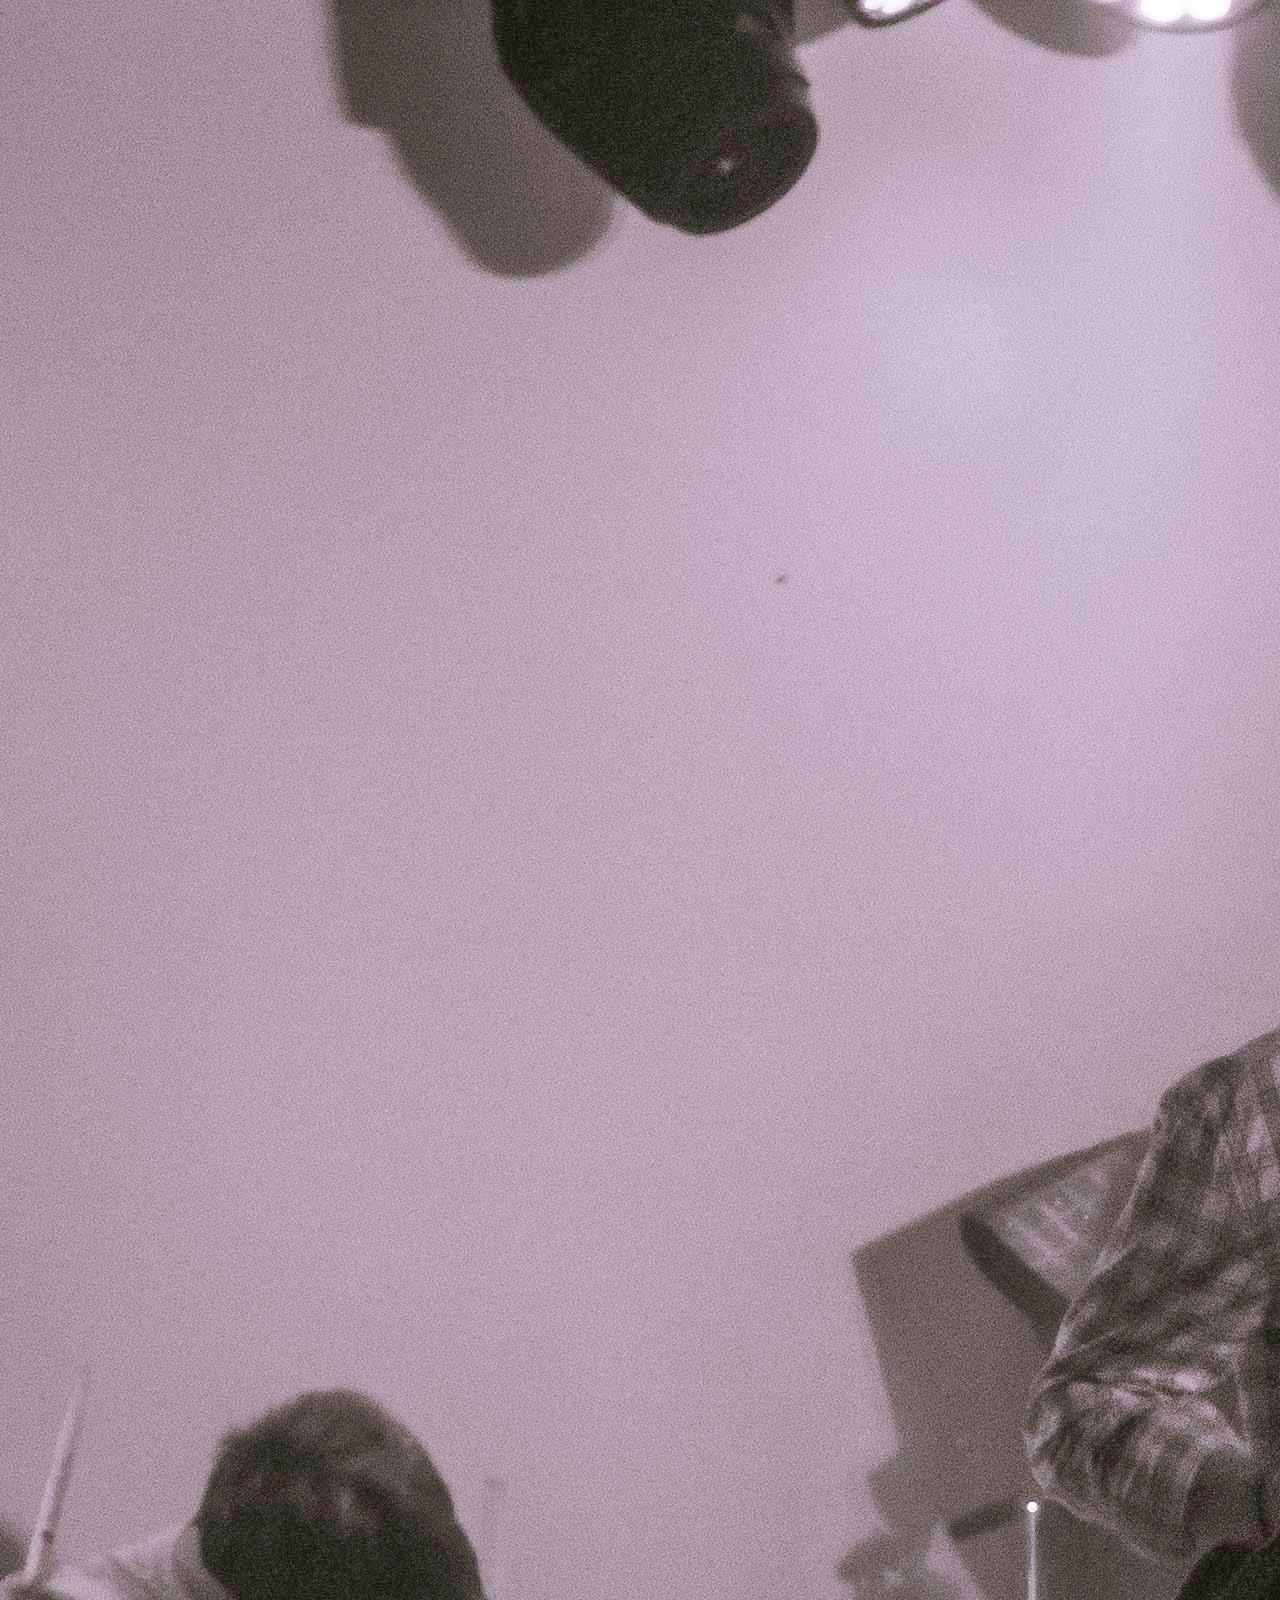
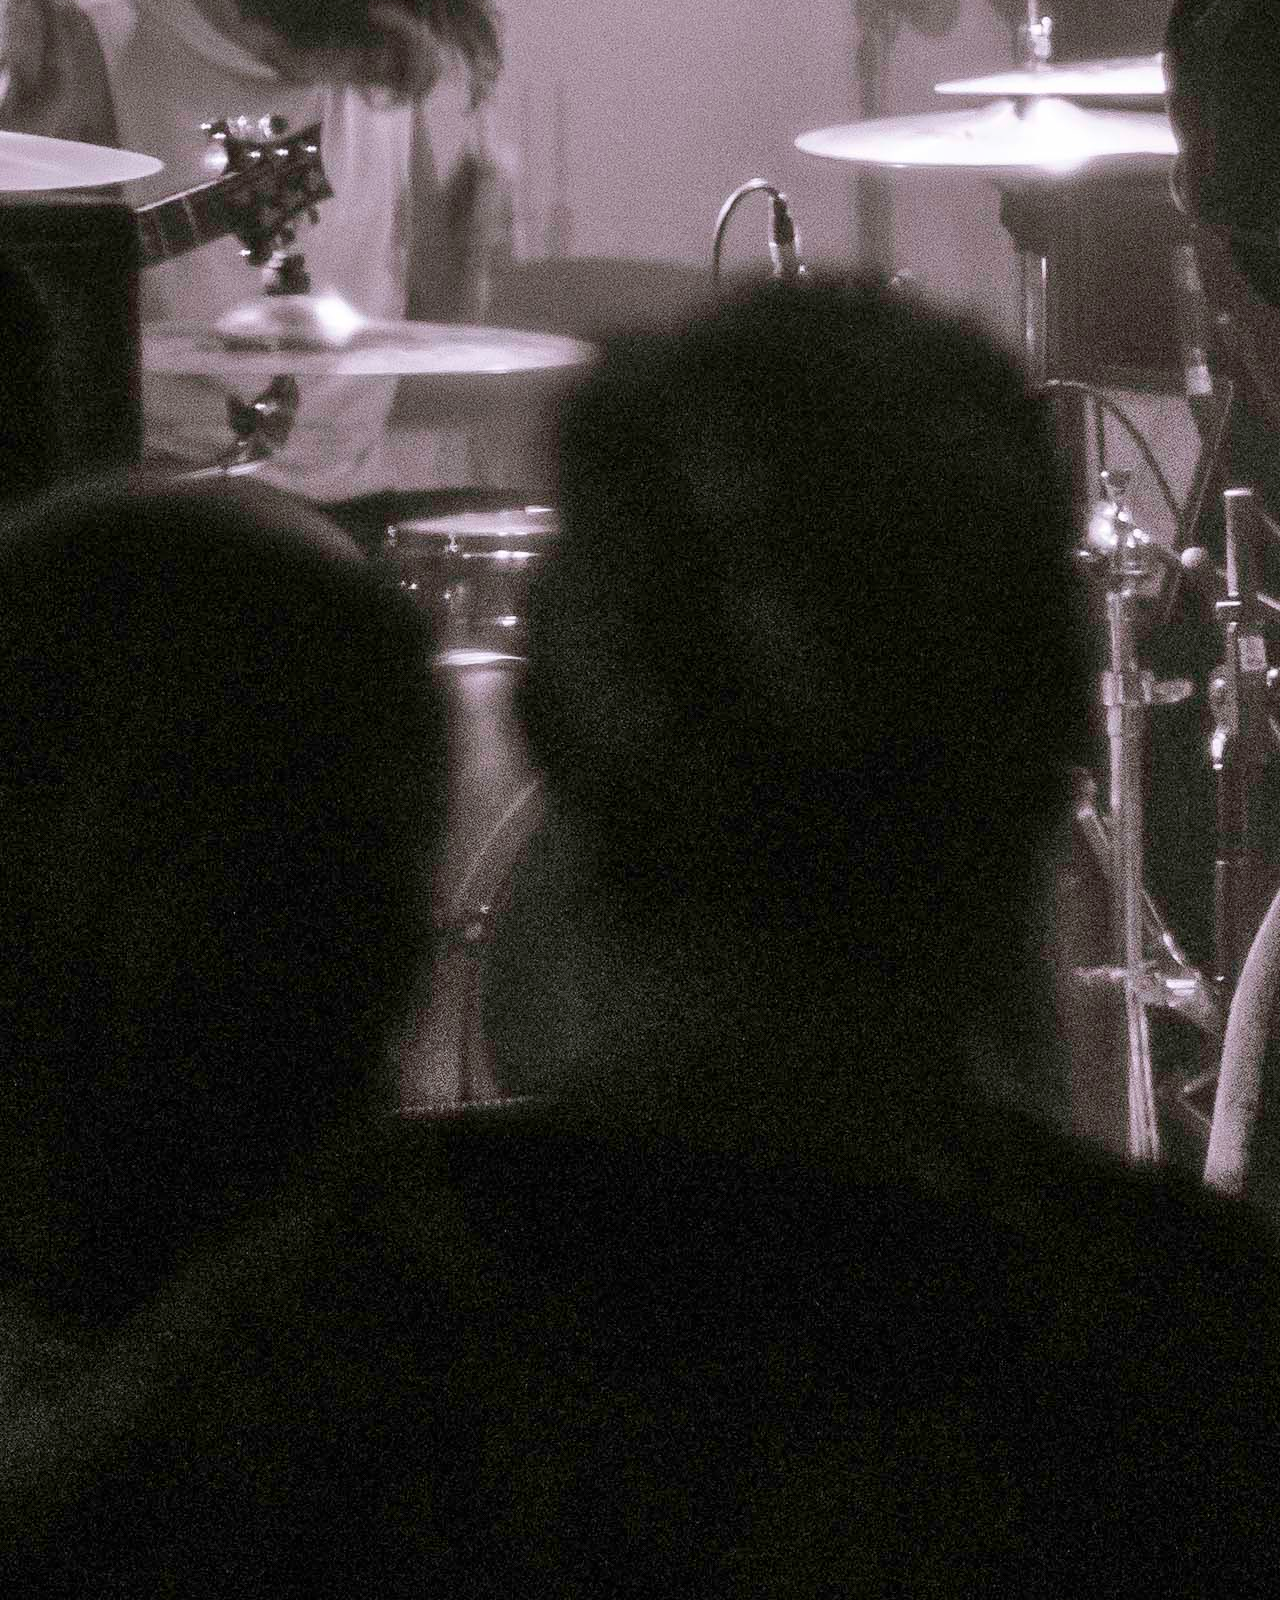
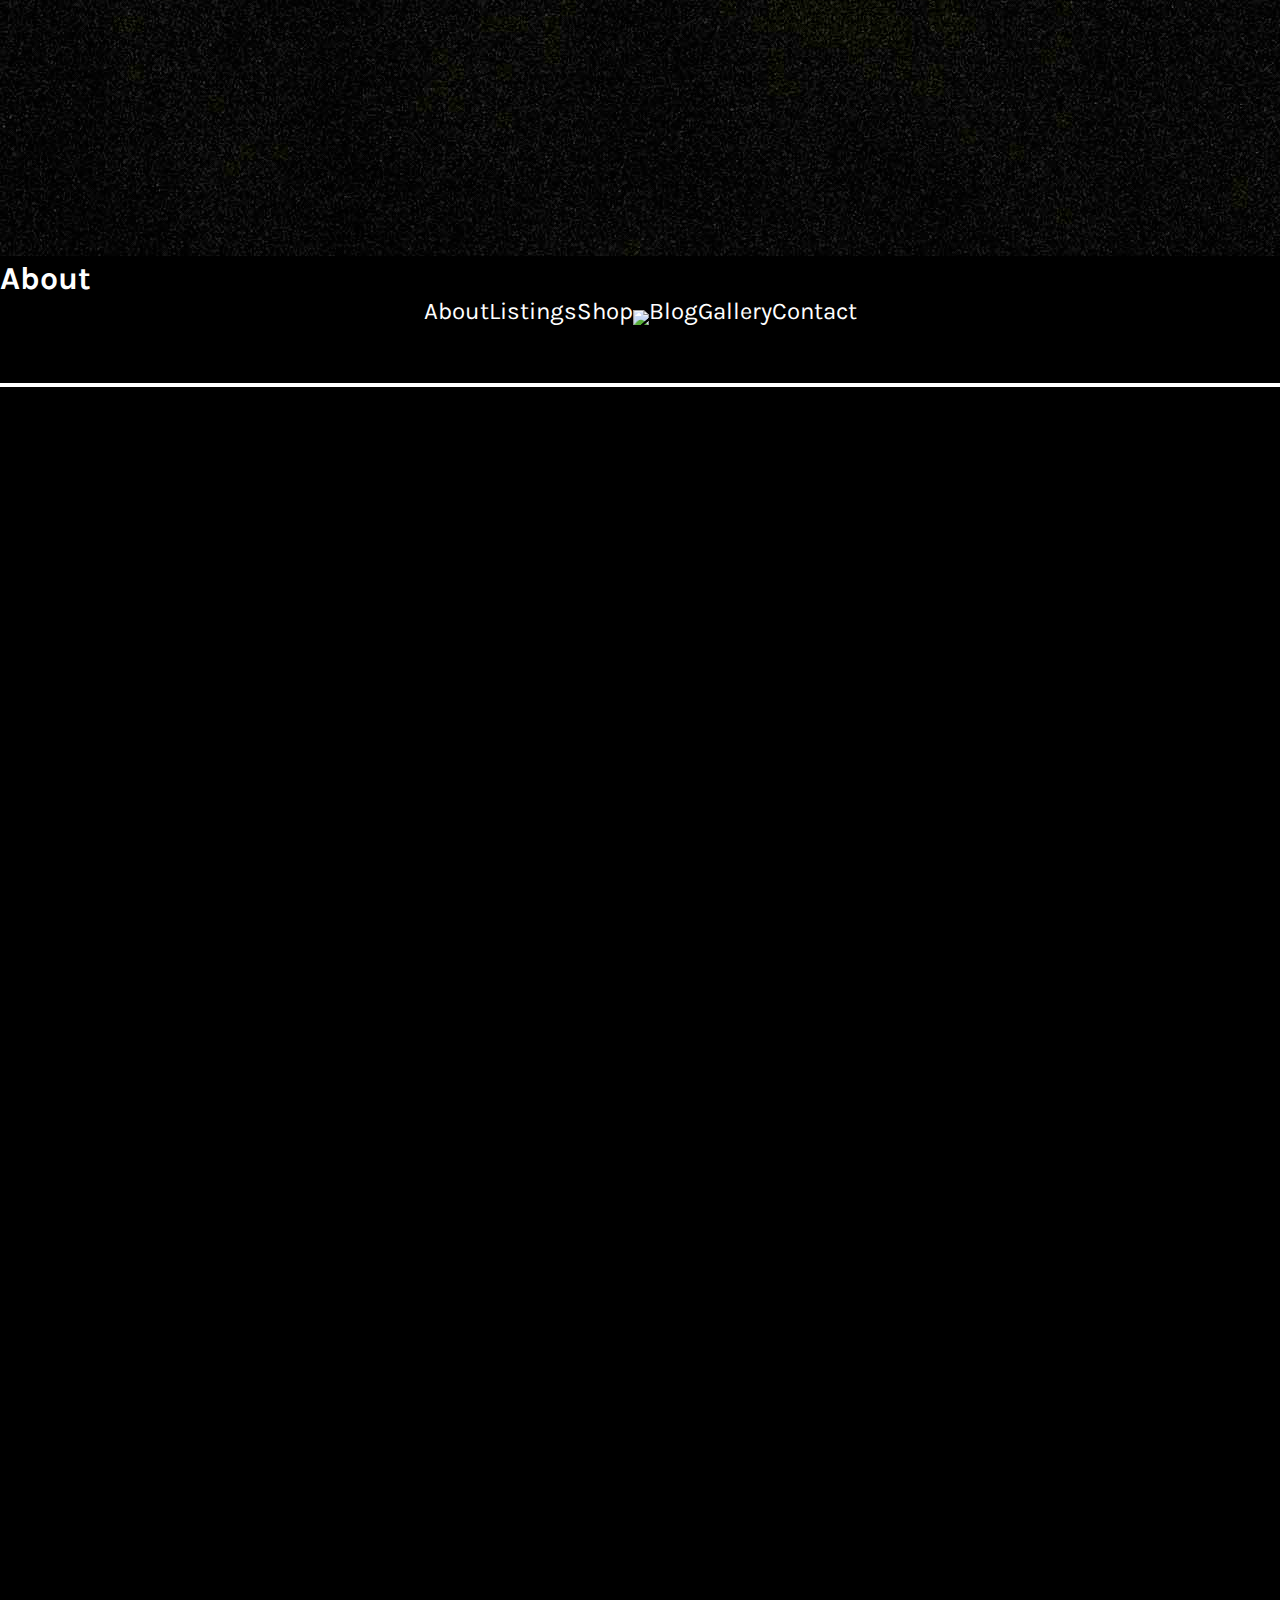
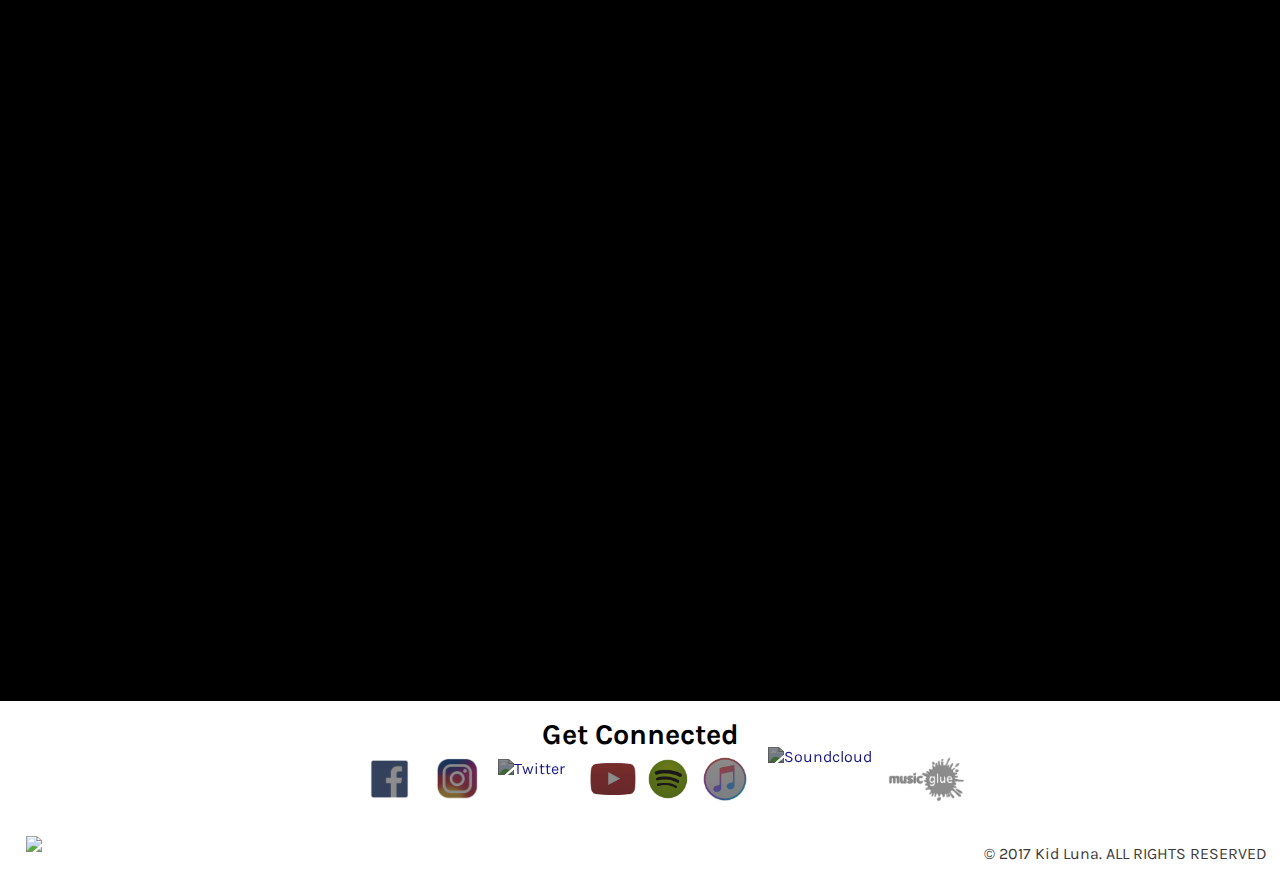
==== library/about.html @ 06ce0ea2 "Updated content and fixed footer" ====
<!--- KidLuna.co.uk --->
<!DOCTYPE html>
<html lang="en">
<!--- Head Metadata/ Links --->
<head>
  <title>Kid Luna - About</title>
  <meta charset="utf-8" http-equiv="content-type" content="text/html" />
  <meta name="viewport" content="width=device-width; initial-scale=1.0" />
  <link href="../images/favicon.ico" rel="icon" type="image/x-icon" />
  <link href="../style.css" rel="stylesheet" type="text/css" />
  <script src="https://ajax.googleapis.com/ajax/libs/jquery/2.1.4/jquery.min.js"></script>
  <script src="../main.js" type="text/javascript"></script>
</head>
<body>
  <!--- About Page Background --->
  <div id="about">
    <img src="../images/pics/1080158.jpg" alt="Background" />
  </div>
  <!--- About Page Header --->
  <div class="header">
    <h1>About</h1>
  </div>
  <!--- Navigation Bar --->
  <div class="clear">
    <div class="navbar">
      <ul>
        <a href="about.html"><li>About</li></a>
        <a href="listings.html"><li>Listings</li></a>
        <a href="shop.html"><li>Shop</li></a>
        <a href="../"><li><img src="../images/kidluna.jpg" /></li></a>
        <a href="blog.html"><li>Blog</li></a>
        <a href="gallery.html"><li>Gallery</li></a>
        <a href="contact.html"><li>Contact</li></a>
      </ul>
    </div>
  </div>
  <!--- ABout Page Content --->
  <div class="content">





  </div>
  <!--- Page Footer/ Links --->
  <div class="footer">
    <p>Get Connected</p>
    <div class="social">
      <a href="https://www.facebook.com/kidluna" target="_blank"><img id="facebook" alt="Facebook" src="../images/logos/facebook.png" /></a>
      <a href="https://www.instagram.com/kidlunauk" target="_blank"><img id="instagram" alt="Instagram" src="../images/logos/instagram.png" /></a>
      <a href="https://twitter.com/kidlunauk" target="_blank"><img id="twitter" alt="Twitter" src="../images/logos/twitter.png" /></a>
      <a href="https://www.youtube.com/channel/UChAxCK64Sa6JTyTz7upKN-w" target="_blank"><img id="youtube" alt="YouTube" src="../images/logos/youtube.png" /></a>
      <a href="https://open.spotify.com/artist/1AgLjb0BJf4YpuxrtY7rSk" target="_blank"><img id="spotify" alt="Spotify" src="../images/logos/spotify.png" /></a>
      <a href="https://itunes.apple.com/gb/artist/kid-luna/id1265847874" target="_blank"><img id="itunes" alt="iTunes" src="../images/logos/itunes.png" /></a>
      <a href="https://soundcloud.com/kid-luna" target="_blank"><img id="soundcloud" alt="Soundcloud" src="../images/logos/soundcloud.png" /></a>
      <a href="https://www.musicglue.com/kid-luna" target="_blank"><img id="musicglue" alt="Music Glue" src="../images/logos/musicglue.png" /></a>
    </div>
    <span>&copy 2017 Kid Luna. ALL RIGHTS RESERVED</span>
    <a href="../"><img src="../images/kidluna.jpg" /></a>
</body>

</html>
<!--- End HTML --->
---- style.css ----
/*** Imported Google Fonts ***/
@import url('https://fonts.googleapis.com/css?family=Karla:400,700|Roboto:400,700');

/***
Color Palette - Lunar Eclipse & Astronomy 101
#3e3a3a
#b9adad
#ded4d4
#731c1c
#000000
#154f90
#bbd7f6
#ffffff
#d0d0d0
#fff2b9
***/

/*** Media Queries ***/

/*** Universal Selector ***/
* {
  box-sizing: border-box;
  margin: 0;
  padding: 0;
}

/*** Global Styling ***/
html,
body {
  width: 100%;
  height: 100%;
  font-family: 'Karla', sans-serif;
  background-color: #000;
  color: #fff;
}

/*** Home Page Styling ***/
#home {
  height: 100%;
  width: 100%;
  position: fixed;
  top: 0;
  left: 0;
}

#home img {
  position: absolute;
  width: 100%;
  height: auto;
  margin: auto;
  top: 0;
  left: 0;
  right: 0;
  bottom: 0;
  filter: brightness(80%);
}

.main {
  width: 100%;
  height: 100%;
}

.main img {
  position: absolute;
  width: 70%;
  height: auto;
  top: 0;
  left: 0;
  bottom: 0;
  right: 0;
  margin: auto;
}

/*** Navigation Styling across Site ***/
.clear {
  width: 100%;
  height: auto;
}

.navbar {
  width: 100%;
  height: 10%;
  position: absolute;
  background-color: #000;
  border-bottom: 0.3rem solid #fff;
  overflow: hidden;
  text-align: center;
}

.navbar ul {
  display: table;
  table-layout: fixed;
  width: 100%;
  height: 100%;
}

.navbar li {
  display: table-cell;
  position: relative;
  vertical-align: middle;
  font-size: 150%;
  color: #fff;
  overflow: hidden;
}

.navbar img {
  display: table-cell;
  position: relative;
  vertical-align: middle;
  height: 7%;
  margin: 0 auto -5%;
}

.navbar a {
  color: #fff;
  text-decoration: none;
}

.navbar a:hover {
  filter: brightness(30%);
}

/*** .stick class added to navbar by JQuery ***/
.stick {
  position: fixed;
  top: 0;
  left: 0;
  z-index: 999;
}

/*** Content Styling across Site ***/
.content {
  width: auto;
  height: 200%;
  background-color: rgba(62, 58, 58, 0.9);
  position: relative;
  display: inline-block;
  margin: 10% 3% 5%;
  text-align: center;
  box-shadow: -5px -5px 5px #000;
}

.content img {
  position: absolute;
  top: 0;
  left: 0;
  right: 0;
  bottom: 0;
  margin: auto;
  opacity: 0.2;
}

#youtube-player {
  width: 65%;
  height: 30%;
  position: relative;
  display: inline-block;
  border: 0.5rem solid #000;
  margin-top: 13%;
  font-size: 0;
}

#promo-video {
  width: 50%;
  height: auto;
  border: 0.5rem solid #000;
  position: relative;
  margin-left: 4%;
  margin-top: 32%;
  font-size: 0;
}

#spotify-player {
  height: 22%;
  width: 20%;
  position: absolute;
  top: 3%;
  right: 4%;
  border: 0.5rem solid #000;
  font-size: 0;
}

/*** Footer Styling across Site ***/
.footer {
  width: 100%;
  height: 20%;
  background-color: #fff;
  text-align: center;
  position: relative;
  border-top: 0.5rem solid #000;
}

.footer p {
  font-size: 180%;
  font-weight: 700;
  position: relative;
  color: #000;
  top: 10%;
  margin-bottom: 1%;
}

.footer span {
  position: absolute;
  bottom: 1%;
  right: 1%;
  color: #3e3a3a;
  margin-left: 1rem;
  margin-bottom: 0.5rem;
}

.footer img {
  width: 22%;
  height: auto;
  position: absolute;
  left: 2%;
  bottom: 12%;
}

.footer img:hover {
  filter: contrast(40%);
}

/*** Social Media Styling across Site ***/
.social {
  text-align: center;
  display: table;
  position: relative;
  width: 100%;
  height: auto;
}

.social img {
  position: relative;
  display: inline-block;
  filter: brightness(50%);
  opacity: 0.9;
  vertical-align: middle;
  margin: 0;
}

.social img:hover {
  filter: brightness(100%);
}

/*** Icon Styling across Site ***/

#facebook {
  width: auto;
  height: 2.5rem;
  margin-right: 1%;
}

#instagram {
  width: auto;
  height: 3.5rem;
  margin-right: 1%;
}

#twitter {
  width: auto;
  height: 2.5rem;
  margin-right: 1%;
}

#youtube {
  width: auto;
  height: 4.5rem;
  margin: -1% -1%;
}

#spotify {
  width: auto;
  height: 2.5rem;
  margin-right: 1%;
}

#itunes {
  width: auto;
  height: 3rem;
  margin-right: 1.5%;
}

#soundcloud {
  width: auto;
  height: 4rem;
  margin-right: 1%;
}

#musicglue {
  width: auto;
  height: 3rem;
}
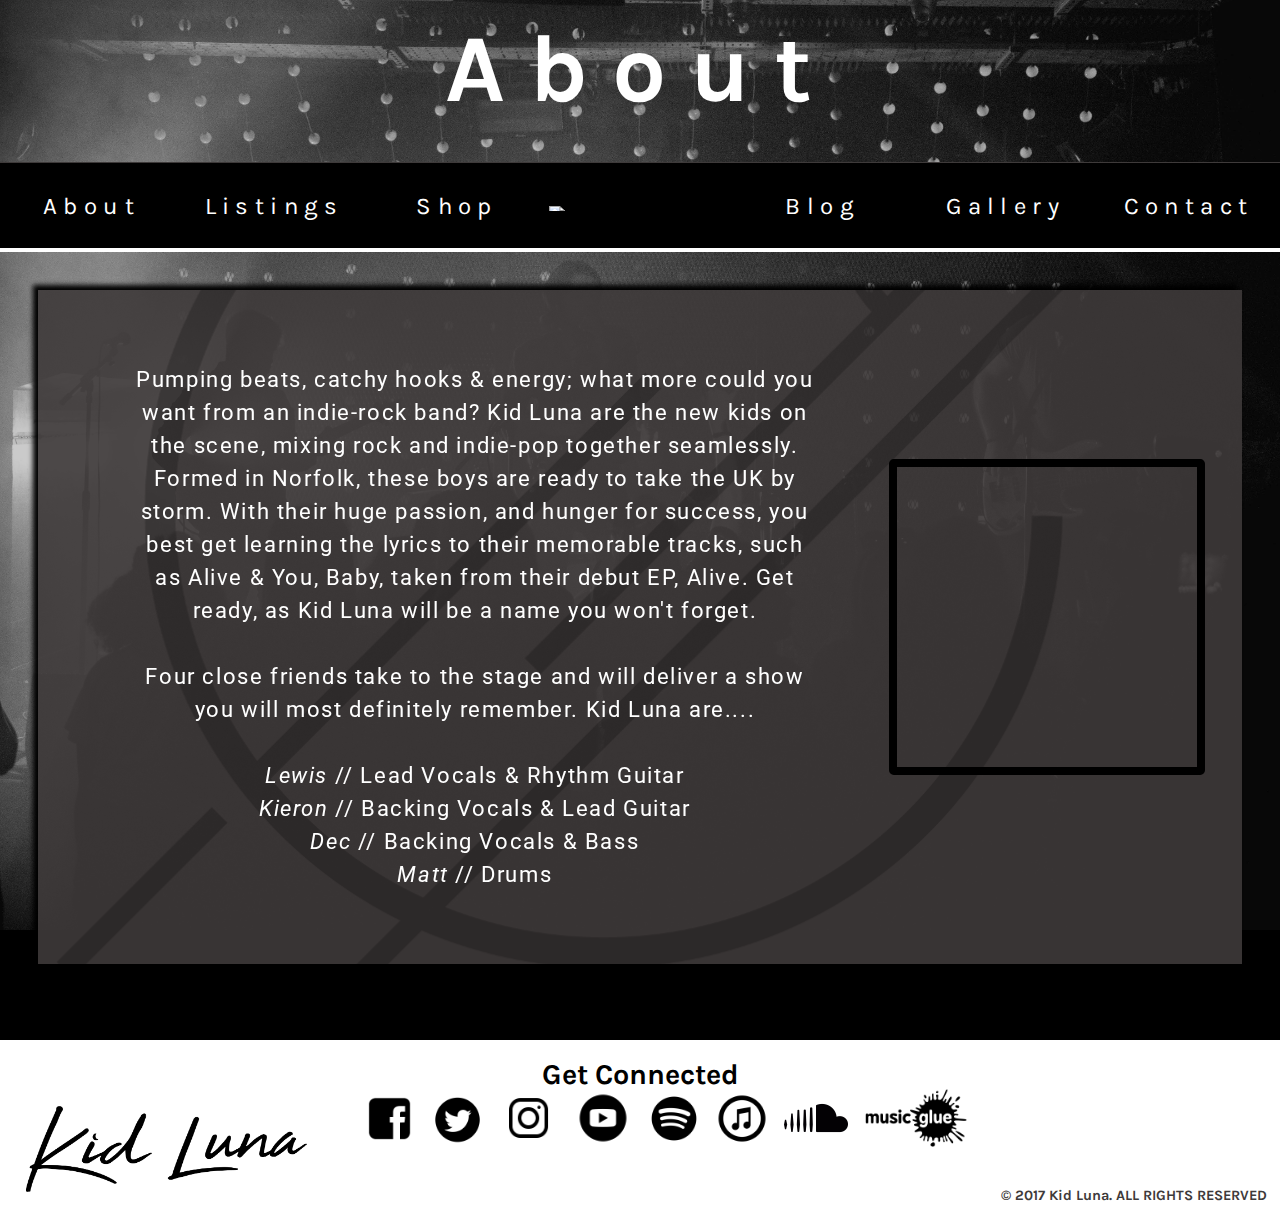
==== commit 494166cb: "Modified Social Media logos" ====
--- a/library/about.html
+++ b/library/about.html
@@ -1,6 +1,7 @@
-<!--- KidLuna.co.uk --->
+<!--- KidLuna.co.uk/About --->
 <!DOCTYPE html>
 <html lang="en">
+
 <!--- Head Metadata/ Links --->
 <head>
   <title>Kid Luna - About</title>
@@ -11,10 +12,11 @@
   <script src="https://ajax.googleapis.com/ajax/libs/jquery/2.1.4/jquery.min.js"></script>
   <script src="../main.js" type="text/javascript"></script>
 </head>
+
 <body>
   <!--- About Page Background --->
   <div id="about">
-    <img src="../images/pics/1080158.jpg" alt="Background" />
+    <img src="../images/pics/1070645.jpg" alt="Background" />
   </div>
   <!--- About Page Header --->
   <div class="header">
@@ -24,39 +26,58 @@
   <div class="clear">
     <div class="navbar">
       <ul>
-        <a href="about.html"><li>About</li></a>
-        <a href="listings.html"><li>Listings</li></a>
-        <a href="shop.html"><li>Shop</li></a>
-        <a href="../"><li><img src="../images/kidluna.jpg" /></li></a>
-        <a href="blog.html"><li>Blog</li></a>
-        <a href="gallery.html"><li>Gallery</li></a>
-        <a href="contact.html"><li>Contact</li></a>
+        <li><a href="about.html">About</a></li>
+        <li><a href="listings.html">Listings</a></li>
+        <li><a href="shop.html">Shop</a></li>
+        <li><a href="../index.html"><img src="../images/logo.jpg" /></a></li>
+        <li><a href="blog.html">Blog</a></li>
+        <li><a href="gallery.html">Gallery</a></li>
+        <li><a href="contact.html">Contact</a></li>
       </ul>
     </div>
   </div>
-  <!--- ABout Page Content --->
-  <div class="content">
-
-
-
-
-
+  <!--- About Page Content --->
+  <div class="about-content">
+    <img src="../images/logo-black.png" alt="Logo" />
+    <p>
+      Pumping beats, catchy hooks & energy; what more could you want from an indie-rock band? Kid Luna are the new kids on the scene, mixing rock and indie-pop together seamlessly. Formed in Norfolk, these boys are ready to take the UK by storm. With their huge passion, and hunger for success, you best get learning the lyrics to their memorable tracks, such as Alive & You, Baby, taken from their debut EP, Alive. Get ready, as Kid Luna will be a name you won't forget.
+      <br />
+      <br />
+      Four close friends take to the stage and will deliver a show you will most definitely remember.
+      Kid Luna are....
+      <br />
+      <br />
+      <em>Lewis</em> // Lead Vocals & Rhythm Guitar
+      <br />
+      <em>Kieron</em> // Backing Vocals & Lead Guitar
+      <br />
+      <em>Dec</em> // Backing Vocals & Bass
+      <br />
+      <em>Matt</em> // Drums
+    </p>
+    <div id="spotify-player">
+      <iframe width="300" height="300" src="https://open.spotify.com/embed/artist/1AgLjb0BJf4YpuxrtY7rSk" frameborder="0" allowtransparency="true">
+    </iframe>
+    </div>
   </div>
   <!--- Page Footer/ Links --->
   <div class="footer">
     <p>Get Connected</p>
-    <div class="social">
-      <a href="https://www.facebook.com/kidluna" target="_blank"><img id="facebook" alt="Facebook" src="../images/logos/facebook.png" /></a>
-      <a href="https://www.instagram.com/kidlunauk" target="_blank"><img id="instagram" alt="Instagram" src="../images/logos/instagram.png" /></a>
-      <a href="https://twitter.com/kidlunauk" target="_blank"><img id="twitter" alt="Twitter" src="../images/logos/twitter.png" /></a>
-      <a href="https://www.youtube.com/channel/UChAxCK64Sa6JTyTz7upKN-w" target="_blank"><img id="youtube" alt="YouTube" src="../images/logos/youtube.png" /></a>
-      <a href="https://open.spotify.com/artist/1AgLjb0BJf4YpuxrtY7rSk" target="_blank"><img id="spotify" alt="Spotify" src="../images/logos/spotify.png" /></a>
-      <a href="https://itunes.apple.com/gb/artist/kid-luna/id1265847874" target="_blank"><img id="itunes" alt="iTunes" src="../images/logos/itunes.png" /></a>
-      <a href="https://soundcloud.com/kid-luna" target="_blank"><img id="soundcloud" alt="Soundcloud" src="../images/logos/soundcloud.png" /></a>
-      <a href="https://www.musicglue.com/kid-luna" target="_blank"><img id="musicglue" alt="Music Glue" src="../images/logos/musicglue.png" /></a>
+    <div id="social">
+      <ul>
+        <li><a href="https://www.facebook.com/kidluna" target="_blank"><img id="facebook" alt="Facebook" src="../images/logos/facebook.png" /></a></li>
+        <li><a href="https://twitter.com/kidlunauk" target="_blank"><img id="twitter" alt="Twitter" src="../images/logos/twitter.png" /></a></li>
+        <li><a href="https://www.instagram.com/kidlunauk" target="_blank"><img id="instagram" alt="Instagram" src="../images/logos/instagram.png" /></a></li>
+        <li><a href="https://www.youtube.com/channel/UChAxCK64Sa6JTyTz7upKN-w" target="_blank"><img id="youtube" alt="YouTube" src="../images/logos/youtube.png" /></a></li>
+        <li><a href="https://open.spotify.com/artist/1AgLjb0BJf4YpuxrtY7rSk" target="_blank"><img id="spotify" alt="Spotify" src="../images/logos/spotify.png" /></a></li>
+        <li><a href="https://itunes.apple.com/gb/artist/kid-luna/id1265847874" target="_blank"><img id="itunes" alt="iTunes" src="../images/logos/itunes.png" /></a></li>
+        <li><a href="https://soundcloud.com/kid-luna" target="_blank"><img id="soundcloud" alt="Soundcloud" src="../images/logos/soundcloud.png" /></a></li>
+        <li><a href="https://www.musicglue.com/kid-luna" target="_blank"><img id="musicglue" alt="Music Glue" src="../images/logos/musicglue.png" /></a></li>
+      </ul>
     </div>
     <span>&copy 2017 Kid Luna. ALL RIGHTS RESERVED</span>
-    <a href="../"><img src="../images/kidluna.jpg" /></a>
+    <a href="../"><img src="../images/kidluna-black.png" /></a>
+  </div>
 </body>
 
 </html>
--- a/style.css
+++ b/style.css
@@ -71,6 +71,147 @@
   margin: auto;
 }
 
+/*** About Page Styling ***/
+#about {
+  height: 100%;
+  width: 100%;
+  position: fixed;
+  top: 0;
+  left: 0;
+}
+
+#about img {
+  position: absolute;
+  width: 100%;
+  height: auto;
+  margin: auto;
+  top: 0;
+  left: 0;
+  right: 0;
+  bottom: 0;
+  filter: brightness(80%);
+}
+
+/*** Blog Page Styling ***/
+#blog {
+  height: 100%;
+  width: 100%;
+  position: fixed;
+  top: 0;
+  left: 0;
+}
+
+#blog img {
+  position: absolute;
+  width: 100%;
+  height: auto;
+  margin: auto;
+  top: 0;
+  left: 0;
+  right: 0;
+  bottom: 0;
+  filter: brightness(80%);
+}
+
+/*** Contact Page Styling ***/
+#contact {
+  height: 100%;
+  width: 100%;
+  position: fixed;
+  top: 0;
+  left: 0;
+}
+
+#contact img {
+  position: absolute;
+  width: 100%;
+  height: auto;
+  margin: auto;
+  top: 0;
+  left: 0;
+  right: 0;
+  bottom: 0;
+  filter: brightness(80%);
+}
+
+/*** Gallery Page Styling ***/
+#gallery {
+  height: 100%;
+  width: 100%;
+  position: fixed;
+  top: 0;
+  left: 0;
+}
+
+#gallery img {
+  position: absolute;
+  width: 100%;
+  height: auto;
+  margin: auto;
+  top: 0;
+  left: 0;
+  right: 0;
+  bottom: 0;
+  filter: brightness(80%);
+}
+
+/*** Listings Page Styling ***/
+#listings {
+  height: 100%;
+  width: 100%;
+  position: fixed;
+  top: 0;
+  left: 0;
+}
+
+#listings img {
+  position: absolute;
+  width: 100%;
+  height: auto;
+  margin: auto;
+  top: 0;
+  left: 0;
+  right: 0;
+  bottom: 0;
+  filter: brightness(80%);
+}
+
+/*** Shop Page Styling ***/
+#shop {
+  height: 100%;
+  width: 100%;
+  position: fixed;
+  top: 0;
+  left: 0;
+}
+
+#shop img {
+  position: absolute;
+  width: 100%;
+  height: auto;
+  margin: auto;
+  top: 0;
+  left: 0;
+  right: 0;
+  bottom: 0;
+  filter: brightness(80%);
+}
+
+/*** Header styling across site ***/
+.header {
+  width: 100%;
+  height: 18%;
+  text-align: center;
+}
+
+.header h1 {
+  position: relative;
+  font-size: 600%;
+  top: 8%;
+  margin: auto;
+  letter-spacing: 1.5rem;
+}
+
 /*** Navigation Styling across Site ***/
 .clear {
   width: 100%;
@@ -83,6 +224,7 @@
   position: absolute;
   background-color: #000;
   border-bottom: 0.3rem solid #fff;
+  border-top: 0.1rem solid #3e3a3a;
   overflow: hidden;
   text-align: center;
 }
@@ -92,6 +234,7 @@
   table-layout: fixed;
   width: 100%;
   height: 100%;
+  overflow: hidden;
 }
 
 .navbar li {
@@ -101,6 +244,7 @@
   font-size: 150%;
   color: #fff;
   overflow: hidden;
+  letter-spacing: 0.4rem;
 }
 
 .navbar img {
@@ -111,6 +255,14 @@
   margin: 0 auto -5%;
 }
 
+.navbar img:hover {
+  filter: brightness(30%);
+}
+
+.navbar img:active {
+  filter: brightness(80%);
+}
+
 .navbar a {
   color: #fff;
   text-decoration: none;
@@ -120,6 +272,10 @@
   filter: brightness(30%);
 }
 
+.navbar a:active {
+  filter: brightness(80%);
+}
+
 /*** .stick class added to navbar by JQuery ***/
 .stick {
   position: fixed;
@@ -128,9 +284,9 @@
   z-index: 999;
 }
 
-/*** Content Styling across Site ***/
+/*** Home Page Content Styling ***/
 .content {
-  width: auto;
+  width: 94%;
   height: 200%;
   background-color: rgba(62, 58, 58, 0.9);
   position: relative;
@@ -147,6 +303,8 @@
   right: 0;
   bottom: 0;
   margin: auto;
+  width: 100%;
+  height: auto;
   opacity: 0.2;
 }
 
@@ -156,6 +314,7 @@
   position: relative;
   display: inline-block;
   border: 0.5rem solid #000;
+  border-radius: 1.5%;
   margin-top: 13%;
   font-size: 0;
 }
@@ -164,6 +323,7 @@
   width: 50%;
   height: auto;
   border: 0.5rem solid #000;
+  border-radius: 1.5%;
   position: relative;
   margin-left: 4%;
   margin-top: 32%;
@@ -171,15 +331,66 @@
 }
 
 #spotify-player {
-  height: 22%;
-  width: 20%;
-  position: absolute;
-  top: 3%;
+  height: auto;
+  width: auto;
+  position: absolute;
+  border-radius: 1.5%;
+  top: 4%;
   right: 4%;
   border: 0.5rem solid #000;
   font-size: 0;
 }
 
+/*** About page content styling ***/
+.about-content {
+  width: 94%;
+  height: auto;
+  background-color: rgba(62, 58, 58, 0.9);
+  position: relative;
+  display: inline-block;
+  margin: 10% 3% 5%;
+  text-align: center;
+  box-shadow: -5px -5px 5px #000;
+  overflow: hidden;
+  padding: 4%;
+}
+
+.about-content #spotify-player {
+  height: auto;
+  width: auto;
+  position: absolute;
+  border-radius: 1.5%;
+  top: 25%;
+  right: 3%;
+  border: 0.5rem solid #000;
+  font-size: 0;
+}
+
+.about-content img {
+  position: absolute;
+  top: 0;
+  left: 0;
+  right: 0;
+  bottom: 0;
+  margin: auto;
+  width: 100%;
+  height: auto;
+  opacity: 0.2;
+}
+
+.about-content p {
+  font-family: 'Roboto', sans-serif;
+  font-size: 22px;
+  line-height: 150%;
+  letter-spacing: 0.1rem;
+  position: relative;
+  width: 66%;
+  height: auto;
+  padding: 2%;
+  top: 25%;
+  left: 2%;
+}
+
 /*** Footer Styling across Site ***/
 .footer {
   width: 100%;
@@ -204,8 +415,9 @@
   bottom: 1%;
   right: 1%;
   color: #3e3a3a;
-  margin-left: 1rem;
-  margin-bottom: 0.5rem;
+  margin-bottom: 0.5%;
+  font-weight: 700;
+  font-size: 90%;
 }
 
 .footer img {
@@ -217,76 +429,80 @@
 }
 
 .footer img:hover {
-  filter: contrast(40%);
+  filter: invert(40%);
+  width: 23%;
+}
+
+.footer img:active {
+  filter: invert(20%);
 }
 
 /*** Social Media Styling across Site ***/
-.social {
+#social {
+  position: relative;
+  width: 100%;
+  height: auto;
+}
+
+#social ul {
   text-align: center;
-  display: table;
-  position: relative;
-  width: 100%;
-  height: auto;
-}
-
-.social img {
-  position: relative;
-  display: inline-block;
-  filter: brightness(50%);
-  opacity: 0.9;
+}
+
+#social li {
+  display: inline;
+}
+
+#social img {
+  position: relative;
   vertical-align: middle;
-  margin: 0;
-}
-
-.social img:hover {
-  filter: brightness(100%);
+  margin: 0 0.5%;
+}
+
+#social img:hover {
+  filter: invert(40%);
+}
+
+#social img:active {
+  filter: invert(20%);
 }
 
 /*** Icon Styling across Site ***/
-
 #facebook {
-  width: auto;
-  height: 2.5rem;
-  margin-right: 1%;
+  width: 4%;
+  height: auto;
 }
 
 #instagram {
-  width: auto;
-  height: 3.5rem;
-  margin-right: 1%;
+  width: 4.5%;
+  height: auto;
 }
 
 #twitter {
-  width: auto;
-  height: 2.5rem;
-  margin-right: 1%;
+  width: 4%;
+  height: auto;
 }
 
 #youtube {
-  width: auto;
-  height: 4.5rem;
-  margin: -1% -1%;
+  width: 4.5%;
+  height: auto;
 }
 
 #spotify {
-  width: auto;
-  height: 2.5rem;
-  margin-right: 1%;
+  width: 4%;
+  height: auto;
 }
 
 #itunes {
-  width: auto;
-  height: 3rem;
-  margin-right: 1.5%;
+  width: 4%;
+  height: auto;
 }
 
 #soundcloud {
-  width: auto;
-  height: 4rem;
-  margin-right: 1%;
+  width: 5%;
+  height: auto;
 }
 
 #musicglue {
-  width: auto;
-  height: 3rem;
-}
+  width: 8%;
+  height: auto;
+}
